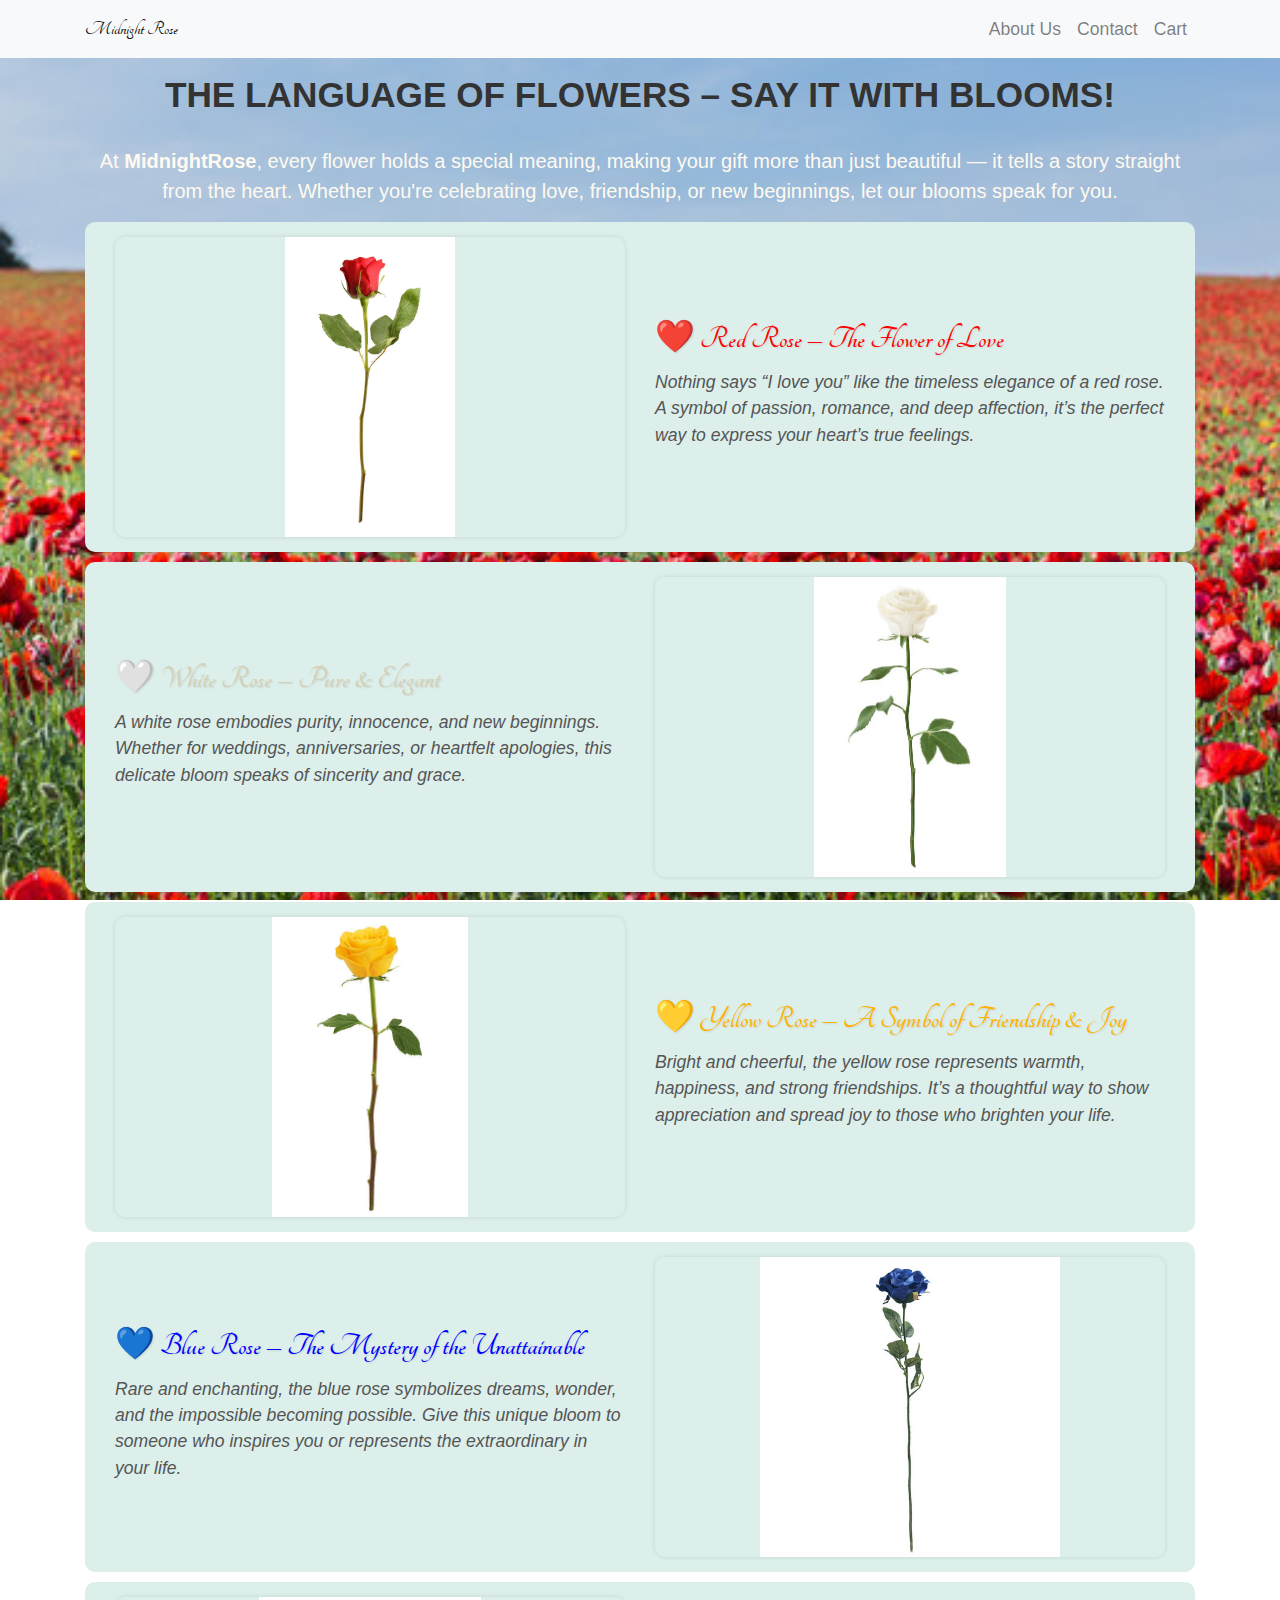
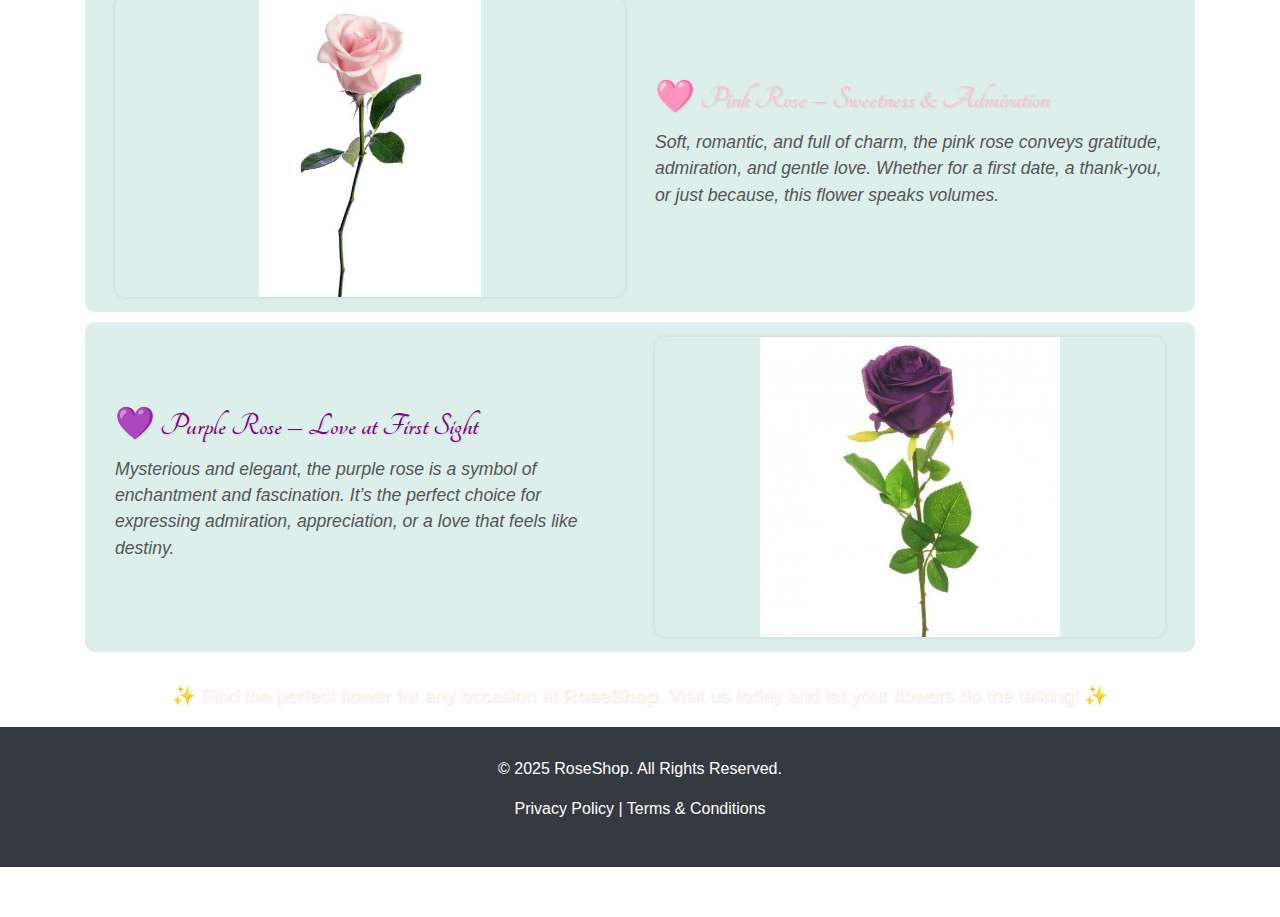
==== index.html @ 949eb45a "Add files via upload" ====
<!DOCTYPE html>
<html lang="en">

<head>
    <meta charset="UTF-8">
    <meta name="viewport" content="width=device-width, initial-scale=1.0">
    <title>MidnightRose</title>
    <!-- Link to External CSS File -->
    <link rel="stylesheet" href="index.css">
    <!-- Bootstrap CSS -->
    <link href="https://stackpath.bootstrapcdn.com/bootstrap/4.5.2/css/bootstrap.min.css" rel="stylesheet">
    <link rel="preconnect" href="https://fonts.googleapis.com">
    <link rel="preconnect" href="https://fonts.gstatic.com" crossorigin>
    <link href="https://fonts.googleapis.com/css2?family=Tangerine:wght@400;700&display=swap" rel="stylesheet">      
</head>

<body>
    <div class="bg">
        <!-- Navigation Bar -->
        <nav class="navbar navbar-expand-lg navbar-light bg-light fixed-top">
            <div class="container">
                <a class="navbar-brand" href="index.html">Midnight Rose</a>
                <button class="navbar-toggler" type="button" data-toggle="collapse" data-target="#navbarNav"
                    aria-controls="navbarNav" aria-expanded="false" aria-label="Toggle navigation">
                    <span class="navbar-toggler-icon"></span>
                </button>
                <div class="collapse navbar-collapse" id="navbarNav">
                    <ul class="navbar-nav ml-auto">
                        <li class="nav-item">
                            <a class="nav-link" href="about.html">About Us</a>
                        </li>
                        <li class="nav-item">
                            <a class="nav-link" href="contact.html">Contact</a>
                        </li>
                        <li class="nav-item">
                            <a class="nav-link" href="cart.html">Cart</a>
                        </li>
                    </ul>
                </div>
            </div>
        </nav>

        <!-- Flower Language Content -->
        <div class="container">
            <br>
            <h2 class="section-title text-center">The Language of Flowers – Say It with Blooms!</h2>
            <p class="flower-intro text-center" style="color: #fffaf0; font-size: 20px;">
                At <strong>MidnightRose</strong>, every flower holds a special meaning, making your gift more than just beautiful — it tells a story straight from the heart.  
                Whether you're celebrating love, friendship, or new beginnings, let our blooms speak for you.
            </p>

            <div class="container">
                <!-- Red Rose -->
                 <a href="redrose.html">
                    <div class="row flower-item">
                        <div class="col-md-6">
                            <img src="img/red rose.jpg" alt="Red Rose" class="flower-img">
                        </div>
                        <div class="col-md-6 flower-text">
                            <h4 class="flower-name red-text">❤️ Red Rose – The Flower of Love </h4>
                            <p class="flower-meaning">Nothing says “I love you” like the timeless elegance of a red rose. A symbol of passion, romance, and deep affection, it’s the perfect way to express your heart’s true feelings.</p>
                        </div>
                    </div>
                </a>
                <!-- White Rose -->
                 <a href="whiterose.html">
                    <div class="row flower-item flex-row-reverse">
                        <div class="col-md-6">
                            <img src="img/white rose.jpg" alt="White Rose" class="flower-img">
                        </div>
                        <div class="col-md-6 flower-text">
                            <h4 class="flower-name white-text">🤍 White Rose – Pure & Elegant</h4>
                            <p class="flower-meaning">A white rose embodies purity, innocence, and new beginnings. Whether for weddings, anniversaries, or heartfelt apologies, this delicate bloom speaks of sincerity and grace.</p>
                        </div>
                    </div>
                </a>
                <!-- Yellow Rose -->
                 <a href="yellowrose.html">
                    <div class="row flower-item">
                        <div class="col-md-6">
                            <img src="img/yellow rose.jpg" alt="Yellow Rose" class="flower-img">
                        </div>
                        <div class="col-md-6 flower-text">
                            <h4 class="flower-name yellow-text">💛 Yellow Rose – A Symbol of Friendship & Joy</h4>
                            <p class="flower-meaning">Bright and cheerful, the yellow rose represents warmth, happiness, and strong friendships. It’s a thoughtful way to show appreciation and spread joy to those who brighten your life.</p>
                        </div>
                    </div>
                </a>
                <!-- Blue Rose -->
                 <a href="bluerose.html">
                    <div class="row flower-item flex-row-reverse">
                        <div class="col-md-6">
                            <img src="img/blue rose.jpg" alt="Blue Rose" class="flower-img">
                        </div>
                        <div class="col-md-6 flower-text">
                            <h4 class="flower-name blue-text">💙 Blue Rose – The Mystery of the Unattainable</h4>
                            <p class="flower-meaning">Rare and enchanting, the blue rose symbolizes dreams, wonder, and the impossible becoming possible. Give this unique bloom to someone who inspires you or represents the extraordinary in your life.</p>
                        </div>
                    </div>
                </a>    
                <!-- Pink Rose -->
                 <a href="pinkrose.html">
                    <div class="row flower-item">
                        <div class="col-md-6">
                            <img src="img/pink rose.jpg" alt="Pink Rose" class="flower-img">
                        </div>
                        <div class="col-md-6 flower-text">
                            <h4 class="flower-name pink-text">🩷 Pink Rose – Sweetness & Admiration</h4>
                            <p class="flower-meaning">Soft, romantic, and full of charm, the pink rose conveys gratitude, admiration, and gentle love. Whether for a first date, a thank-you, or just because, this flower speaks volumes.</p>
                        </div>
                    </div>
                </a>

                <!-- Purple Rose -->
                 <a href="purplerose.html">
                    <div class="row flower-item flex-row-reverse">
                        <div class="col-md-6">
                            <img src="img/purple rose.jpg" alt="Purple Rose" class="flower-img">
                        </div>
                        <div class="col-md-6 flower-text">
                            <h4 class="flower-name purple-text">💜 Purple Rose – Love at First Sight</h4>
                            <p class="flower-meaning">Mysterious and elegant, the purple rose is a symbol of enchantment and fascination. It’s the perfect choice for expressing admiration, appreciation, or a love that feels like destiny.</p>
                        </div>
                    </div>
                </a>

              
            <p class="text-center visit-store">✨ Find the perfect flower for any occasion at <strong>RoseShop</strong>. Visit us today and let your flowers do the talking! ✨</p>
        </div>
    </div>

    <!-- Footer -->
<div class="bottom text-center">
    <p>&copy; 2025 RoseShop. All Rights Reserved.</p>
    <p>
        <a href="#">Privacy Policy</a> | <a href="#">Terms & Conditions</a>
    </p>
</div>

    <!-- Bootstrap JS and dependencies -->
    <script src="https://code.jquery.com/jquery-3.6.0.min.js"></script>
    <script src="https://cdn.jsdelivr.net/npm/@popperjs/core@2.5.2/dist/umd/popper.min.js"></script>
    <script src="https://stackpath.bootstrapcdn.com/bootstrap/4.5.2/js/bootstrap.min.js"></script>

</body>

</html>
---- index.css ----
/* General body styling */
body {
    font-family: Arial, sans-serif;
    margin: 0;
    padding: 0; 
}

.bg {
    background-image: url(img/storebg.jpg);
    background-size: cover;
    background-position: center;
    background-attachment: fixed;
    min-height: 100vh; /* Ensures background covers full viewport height */
    padding: 50px 0; /* Adds space so text is not hidden */
    position: relative;
}

/* Navbar Styling */
.navbar-dark.bg-dark {
    background-color: #b52d6e; 
    padding: 12px 0;
}

.navbar-brand 
{
    font-weight: bold;
    font-family: "Tangerine", serif;
}

.navbar-nav .nav-link 
{
    font-size: 1.1rem;
    color: #fff;
    transition: color 0.3s ease-in-out;
}

.navbar-nav .nav-link:hover 
{
    color: blue !important; /* Elegant light orange hover effect */
}

/* Highlight active page */
.navbar-nav .nav-link.active 
{
    font-weight: bold;
    text-decoration: underline;
    color: #f8c291 ;
}

/* Background for Flower Language Section */
.flower-language 
{
    position: relative;
    padding: 80px 20px;
    color: white; /* Ensures text is readable */
    text-align: center;
}

.section-title {
    font-size: 2.2rem;
    font-weight: bold;
    margin-bottom: 30px;
    color: #333;
    text-transform: uppercase;
}

/* Flower Item Styling */
.flower-item {
    display: flex;
    align-items: center;
    justify-content: center;
    background: #dcefeb;
    padding: 15px;
    border-radius: 10px;
    transition: transform 0.3s ease-in-out, box-shadow 0.3s ease-in-out;
    margin-bottom: 10px;
}

/* Alternating layout */
.flex-row-reverse {
    flex-direction: row-reverse;
}

/* Hover Effect */
.flower-item:hover {
    transform: scale(1.02);
}

/* Flower Images */
.flower-img {
    width: 100%;
    max-height: 300px;
    height: auto; 
    border-radius: 10px;
    object-fit: contain;
    box-shadow: 0 0 5px rgba(0, 0, 0, 0.1);
}

/* Flower Text Styling */
.flower-text {
    padding: 15px;
}

/* Flower Name Styling */
.flower-name {
    font-size: 1.6rem;
    font-weight: bold;
    margin-top: 10px;
    text-shadow: 1px 1px 2px rgba(0, 0, 0, 0.1);
}

/* Specific Color Styling */
h4.flower-name {
    font-size: 32px;
}

.red-text { color: red; }
.white-text { color: #D6CFB4; }
.yellow-text { color: #FFB200; }
.blue-text { color: blue; }
.pink-text { color: pink; }
.purple-text { color: purple; }

.flower-name, .red-text, .white-text, .yellow-text, .blue-text, .pink-text, .purple-text {
    font-family: "Tangerine", serif;
    font-weight: 700;
    font-style: normal;
}

/* Flower Meaning Styling */
.flower-meaning {
    font-size: 1.1rem;
    margin-top: 10px;
    color: #555;
    font-style: italic;
}

/* CTA Button Styling */
.explore-btn {
    font-size: 1.3rem;
    font-weight: bold;
    padding: 12px 24px;
    border-radius: 30px;
    background-color: #d63384; /* Elegant rose pink */
    color: white !important;
    text-decoration: none;
    transition: all 0.3s ease-in-out;
    box-shadow: 0 4px 8px rgba(0, 0, 0, 0.2);
}

.explore-btn:hover {
    background-color: #ff007b;
    box-shadow: 0 6px 12px rgba(0, 0, 0, 0.25);
    transform: translateY(-2px);
}

/* Call-to-Action Text */
.visit-store {
    font-size: 1.2rem;
    margin-top: 30px;
    color: #fffaf0;
    text-shadow: 1px 1px 2px rgba(0, 0, 0, 0.1);
}

/* Bottom Section */
.bottom {
    background-color: #343a40;
    color: white;
    padding: 30px 0;
}

.bottom a {
    color: white;
    text-decoration: none;
}

.bottom a:hover {
    text-decoration: underline;
}

/* Responsive Design */
@media (max-width: 991px) {
    .section-title { font-size: 2rem; }
    .flower-name { font-size: 1.4rem; }
    .flower-meaning { font-size: 1rem; }
}

@media (max-width: 767px) {
    .flower-language { padding: 30px 0; }

    .flower-item {
        flex-direction: column !important;
        text-align: center;
        padding: 15px;
    }

    .flower-img { height: 200px; }
    .flower-name { font-size: 1.3rem; }
    .flower-meaning { font-size: 1rem; }
    .visit-store { font-size: 1rem; }
}
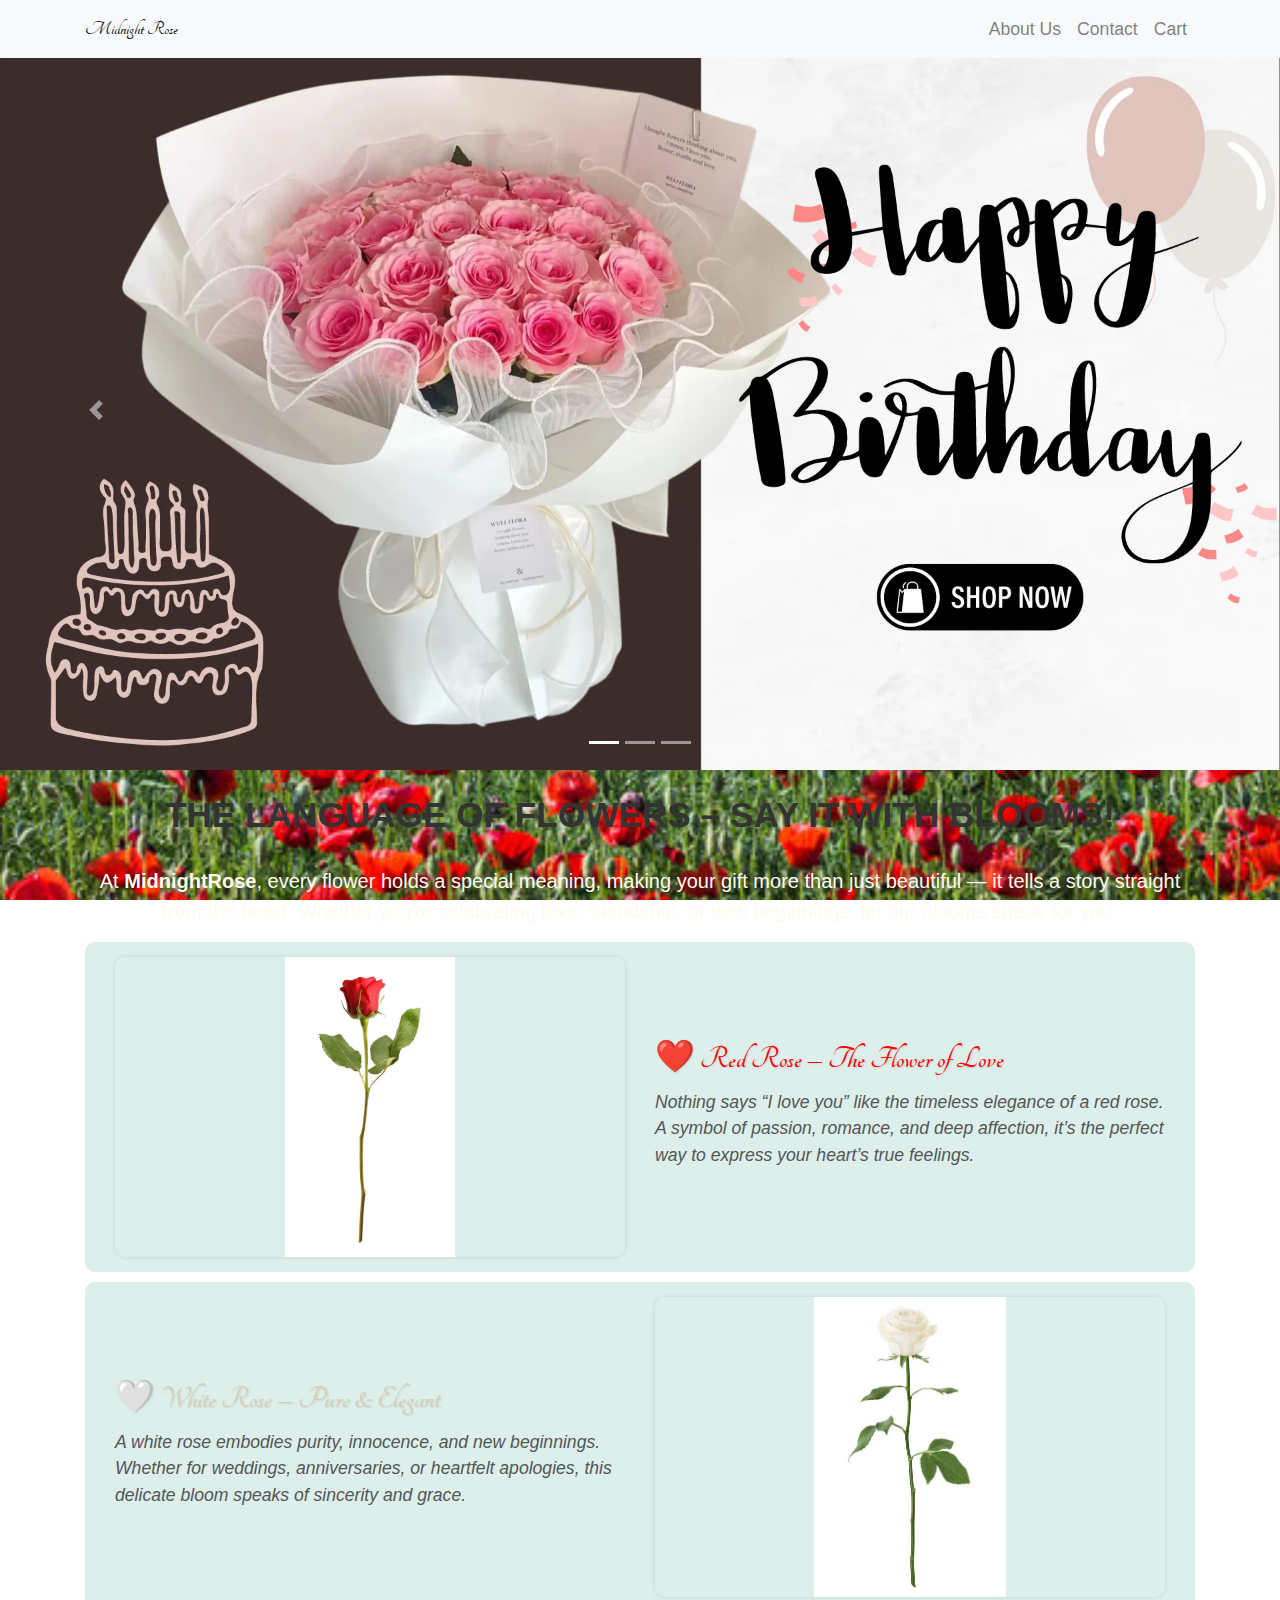
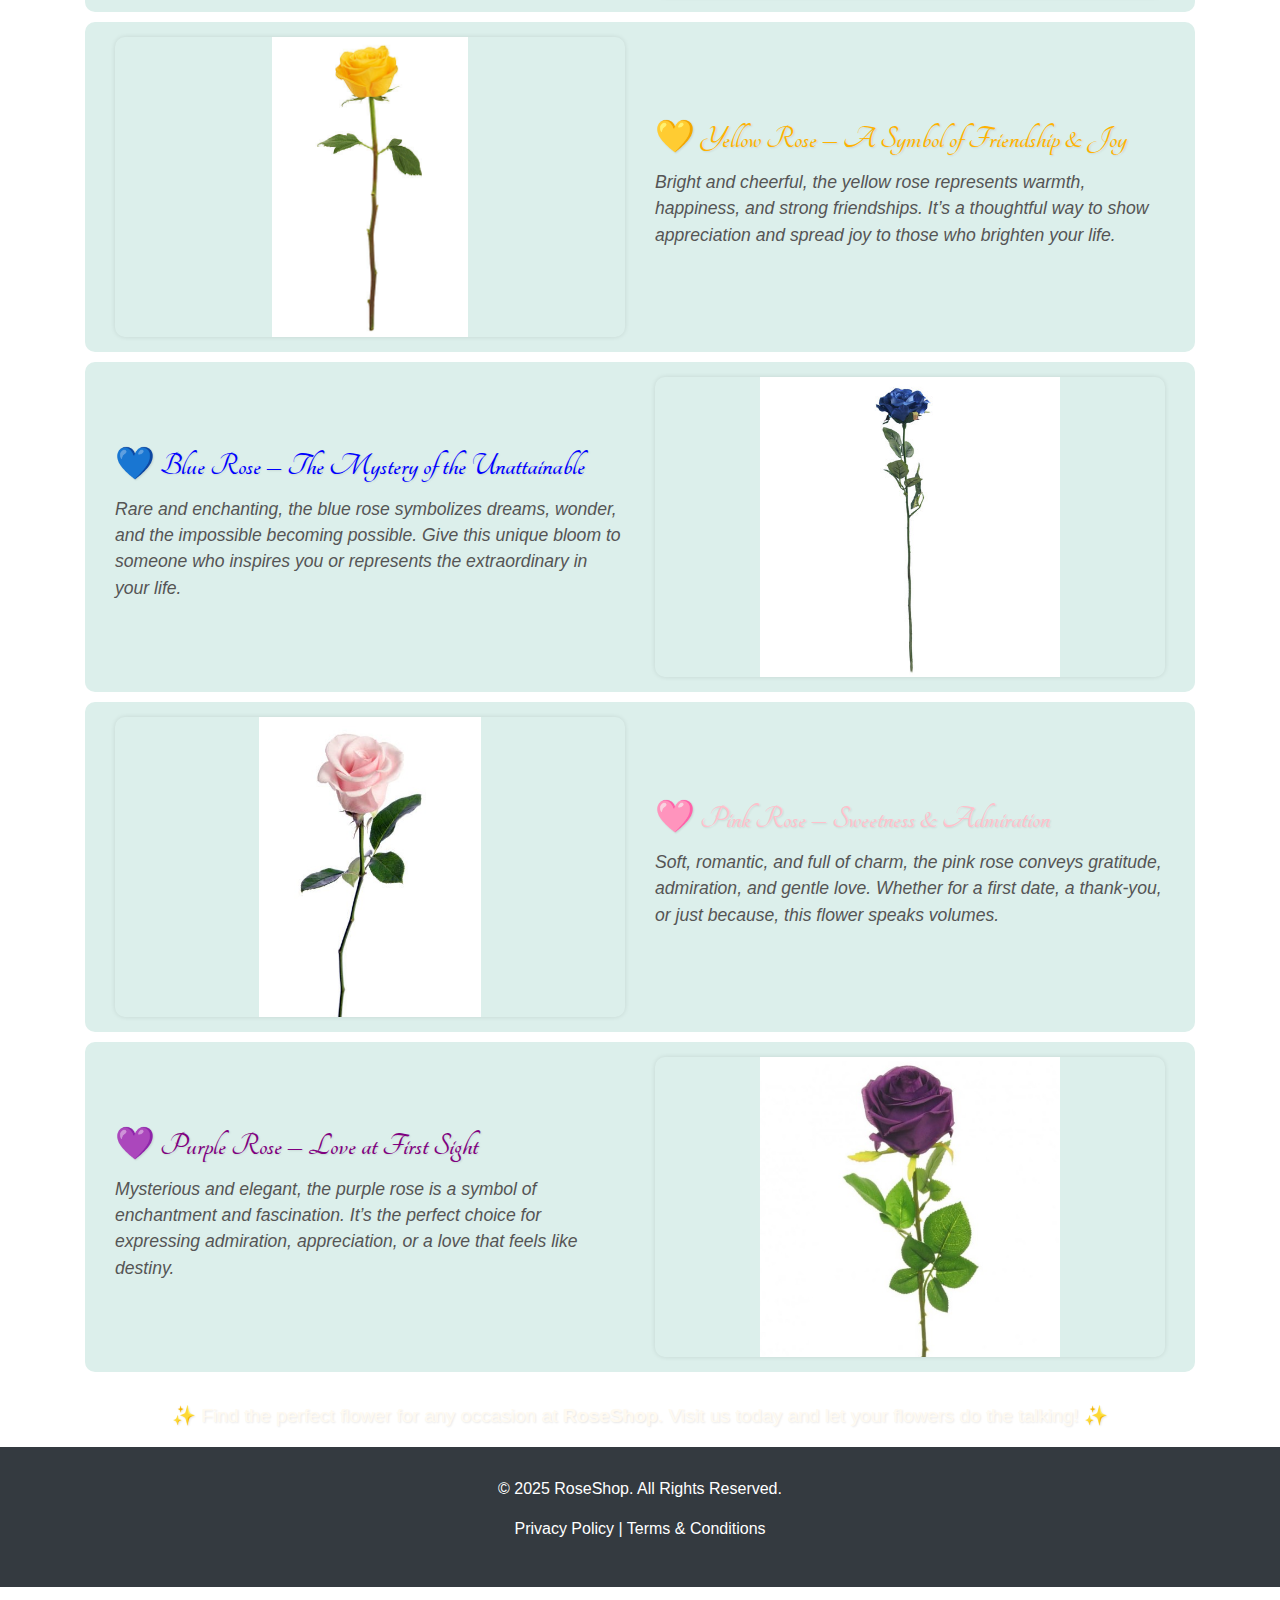
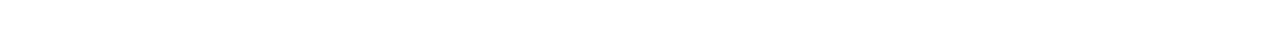
==== commit bc865b45: "Update index.html" ====
--- a/index.html
+++ b/index.html
@@ -39,7 +39,33 @@
                 </div>
             </div>
         </nav>
-
+<div id="carouselExampleIndicators" class="carousel slide" data-ride="carousel">
+            <ol class="carousel-indicators">
+              <li data-target="#carouselExampleIndicators" data-slide-to="0" class="active"></li>
+              <li data-target="#carouselExampleIndicators" data-slide-to="1"></li>
+              <li data-target="#carouselExampleIndicators" data-slide-to="2"></li>
+            </ol>
+            <div class="carousel-inner">
+              <div class="carousel-item active">
+                <img class="d-block w-100" src="img/shop now hb.jpg " alt="First slide">
+              </div>
+              <div class="carousel-item">
+                <img class="d-block w-100" src="img/shop now education.jpg" alt="Second slide">
+              </div>
+              <div class="carousel-item">
+                <img class="d-block w-100" src="img/red rose shop now.jpg" alt="Third slide">
+              </div>
+            </div>
+            <a class="carousel-control-prev" href="#carouselExampleIndicators" role="button" data-slide="prev">
+              <span class="carousel-control-prev-icon" aria-hidden="true"></span>
+              <span class="sr-only">Previous</span>
+            </a>
+            <a class="carousel-control-next" href="#carouselExampleIndicators" role="button" data-slide="next">
+              <span class="carousel-control-next-icon" aria-hidden="true"></span>
+              <span class="sr-only">Next</span>
+            </a>
+          </div>
+        
         <!-- Flower Language Content -->
         <div class="container">
             <br>
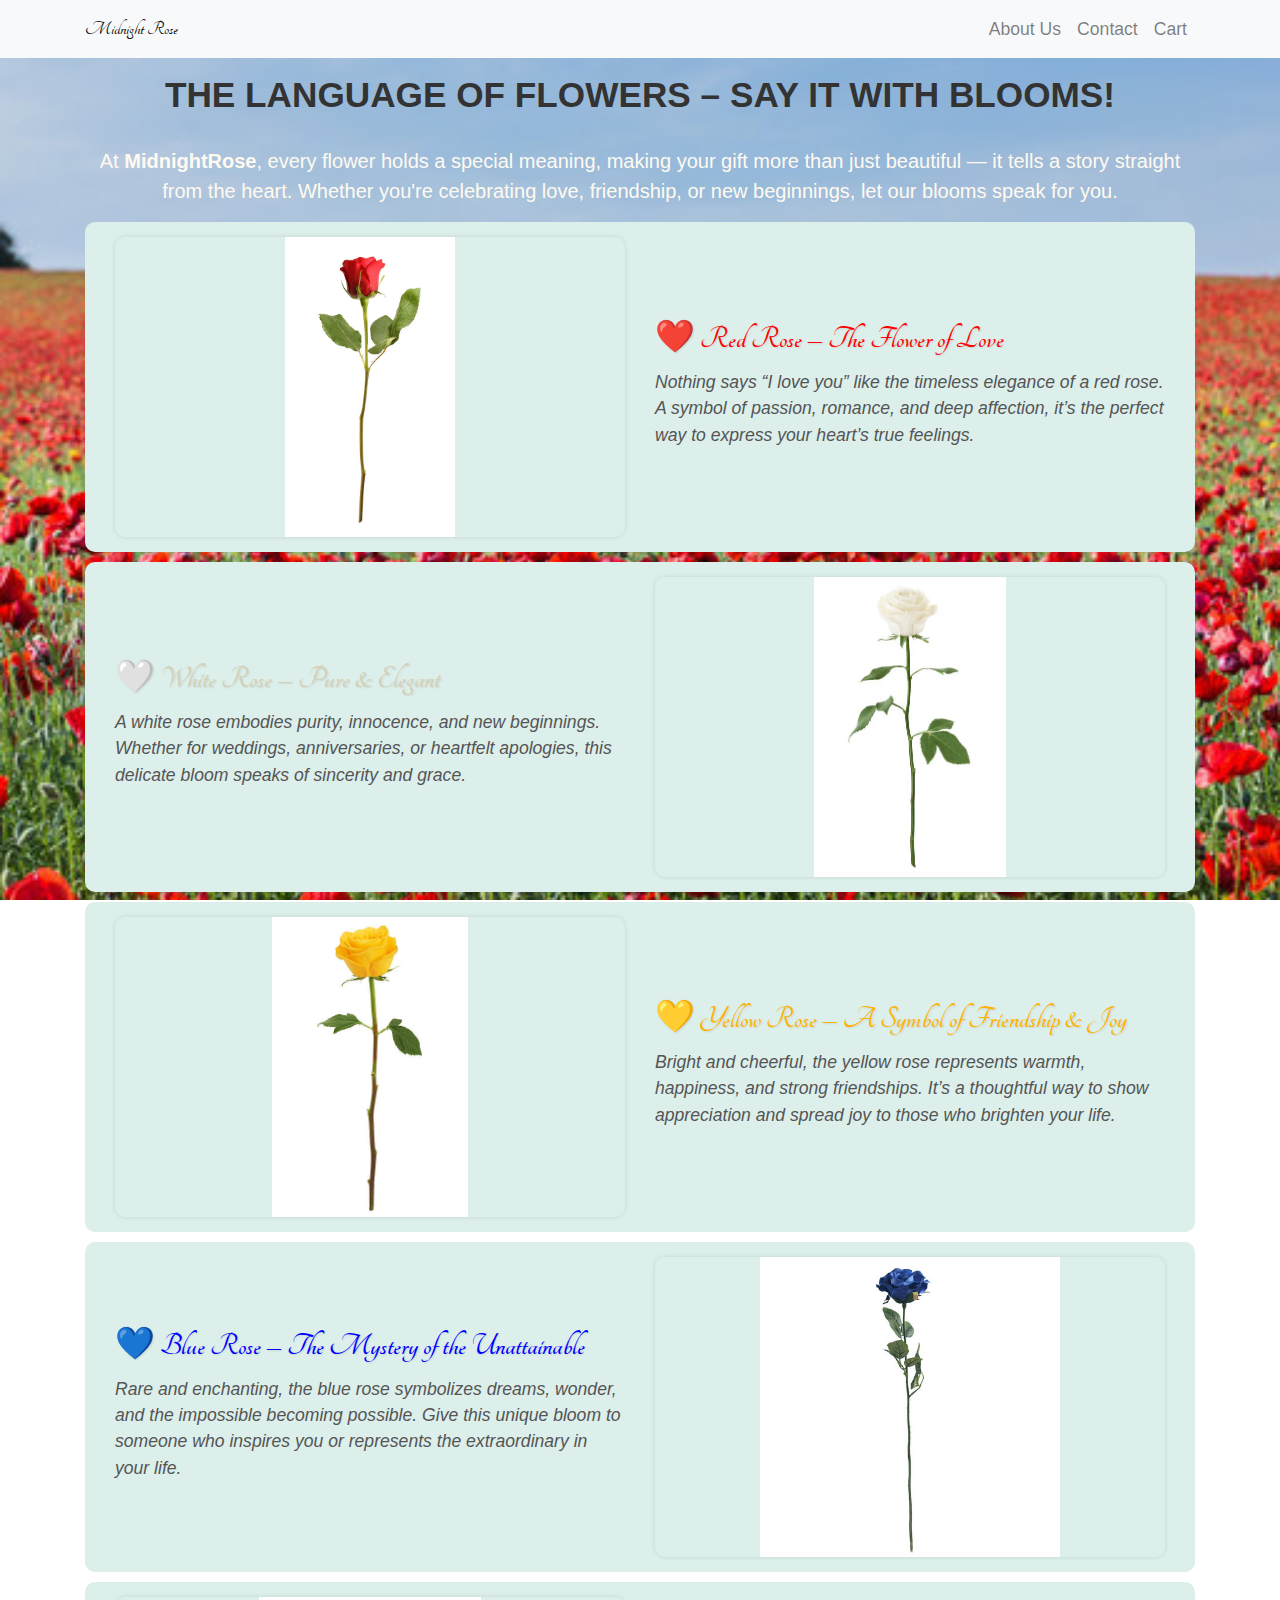
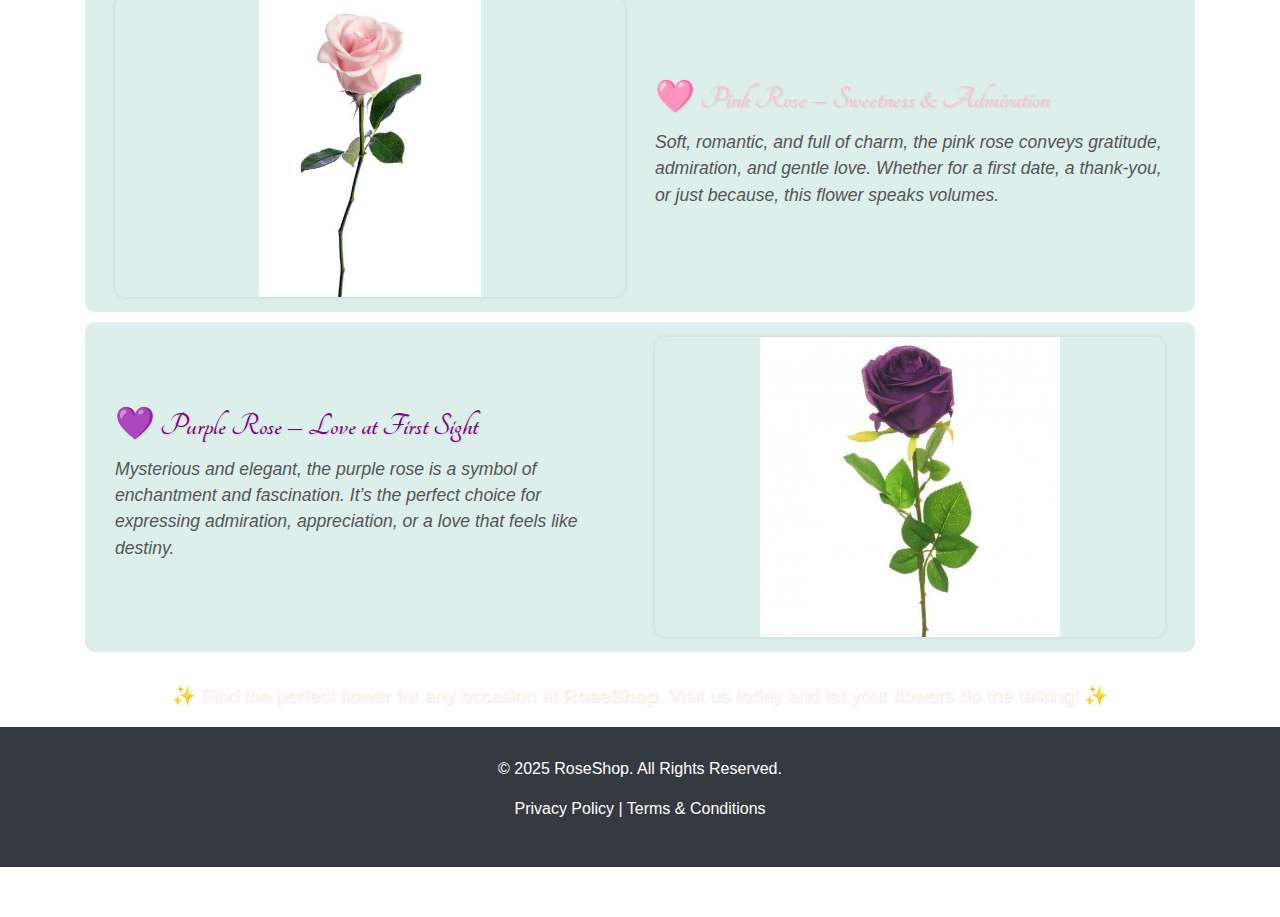
==== commit a57ab14a: "Add files via upload" ====
--- a/index.html
+++ b/index.html
@@ -39,33 +39,7 @@
                 </div>
             </div>
         </nav>
-<div id="carouselExampleIndicators" class="carousel slide" data-ride="carousel">
-            <ol class="carousel-indicators">
-              <li data-target="#carouselExampleIndicators" data-slide-to="0" class="active"></li>
-              <li data-target="#carouselExampleIndicators" data-slide-to="1"></li>
-              <li data-target="#carouselExampleIndicators" data-slide-to="2"></li>
-            </ol>
-            <div class="carousel-inner">
-              <div class="carousel-item active">
-                <img class="d-block w-100" src="img/shop now hb.jpg " alt="First slide">
-              </div>
-              <div class="carousel-item">
-                <img class="d-block w-100" src="img/shop now education.jpg" alt="Second slide">
-              </div>
-              <div class="carousel-item">
-                <img class="d-block w-100" src="img/red rose shop now.jpg" alt="Third slide">
-              </div>
-            </div>
-            <a class="carousel-control-prev" href="#carouselExampleIndicators" role="button" data-slide="prev">
-              <span class="carousel-control-prev-icon" aria-hidden="true"></span>
-              <span class="sr-only">Previous</span>
-            </a>
-            <a class="carousel-control-next" href="#carouselExampleIndicators" role="button" data-slide="next">
-              <span class="carousel-control-next-icon" aria-hidden="true"></span>
-              <span class="sr-only">Next</span>
-            </a>
-          </div>
-        
+
         <!-- Flower Language Content -->
         <div class="container">
             <br>
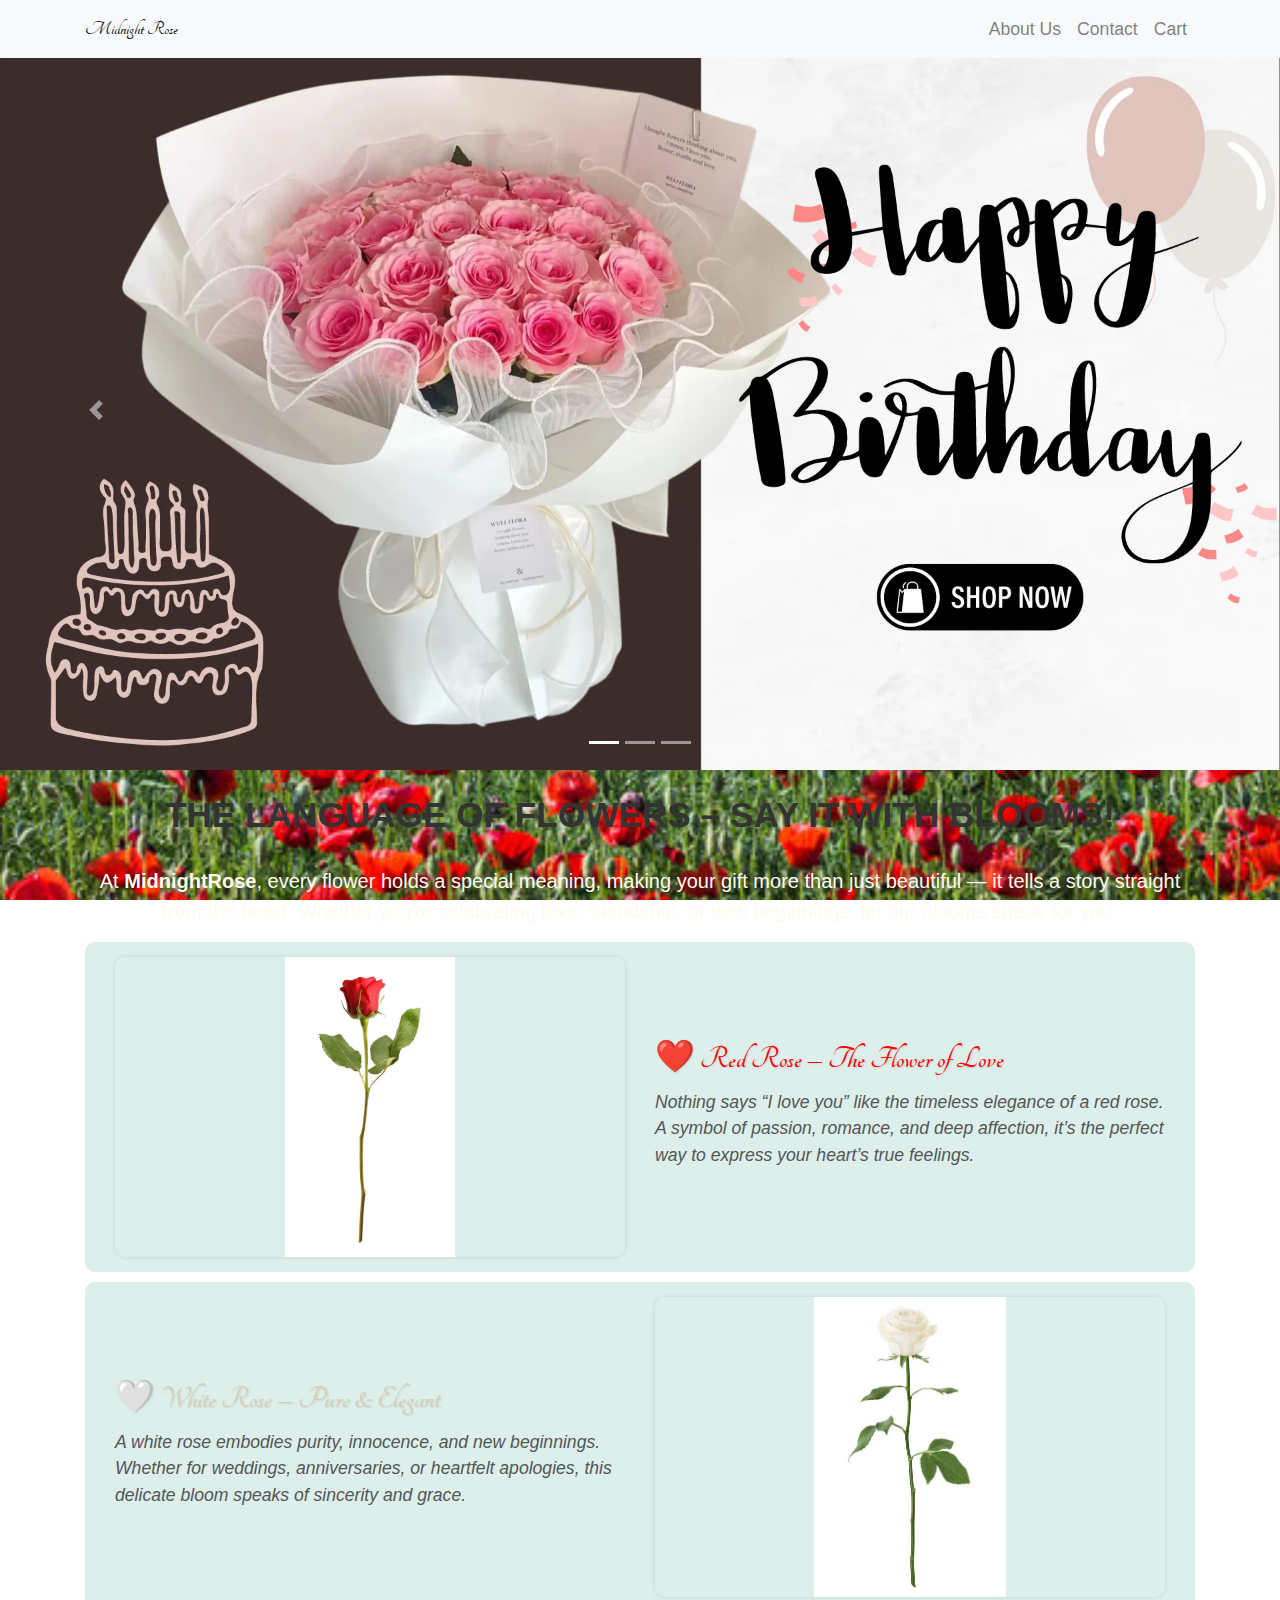
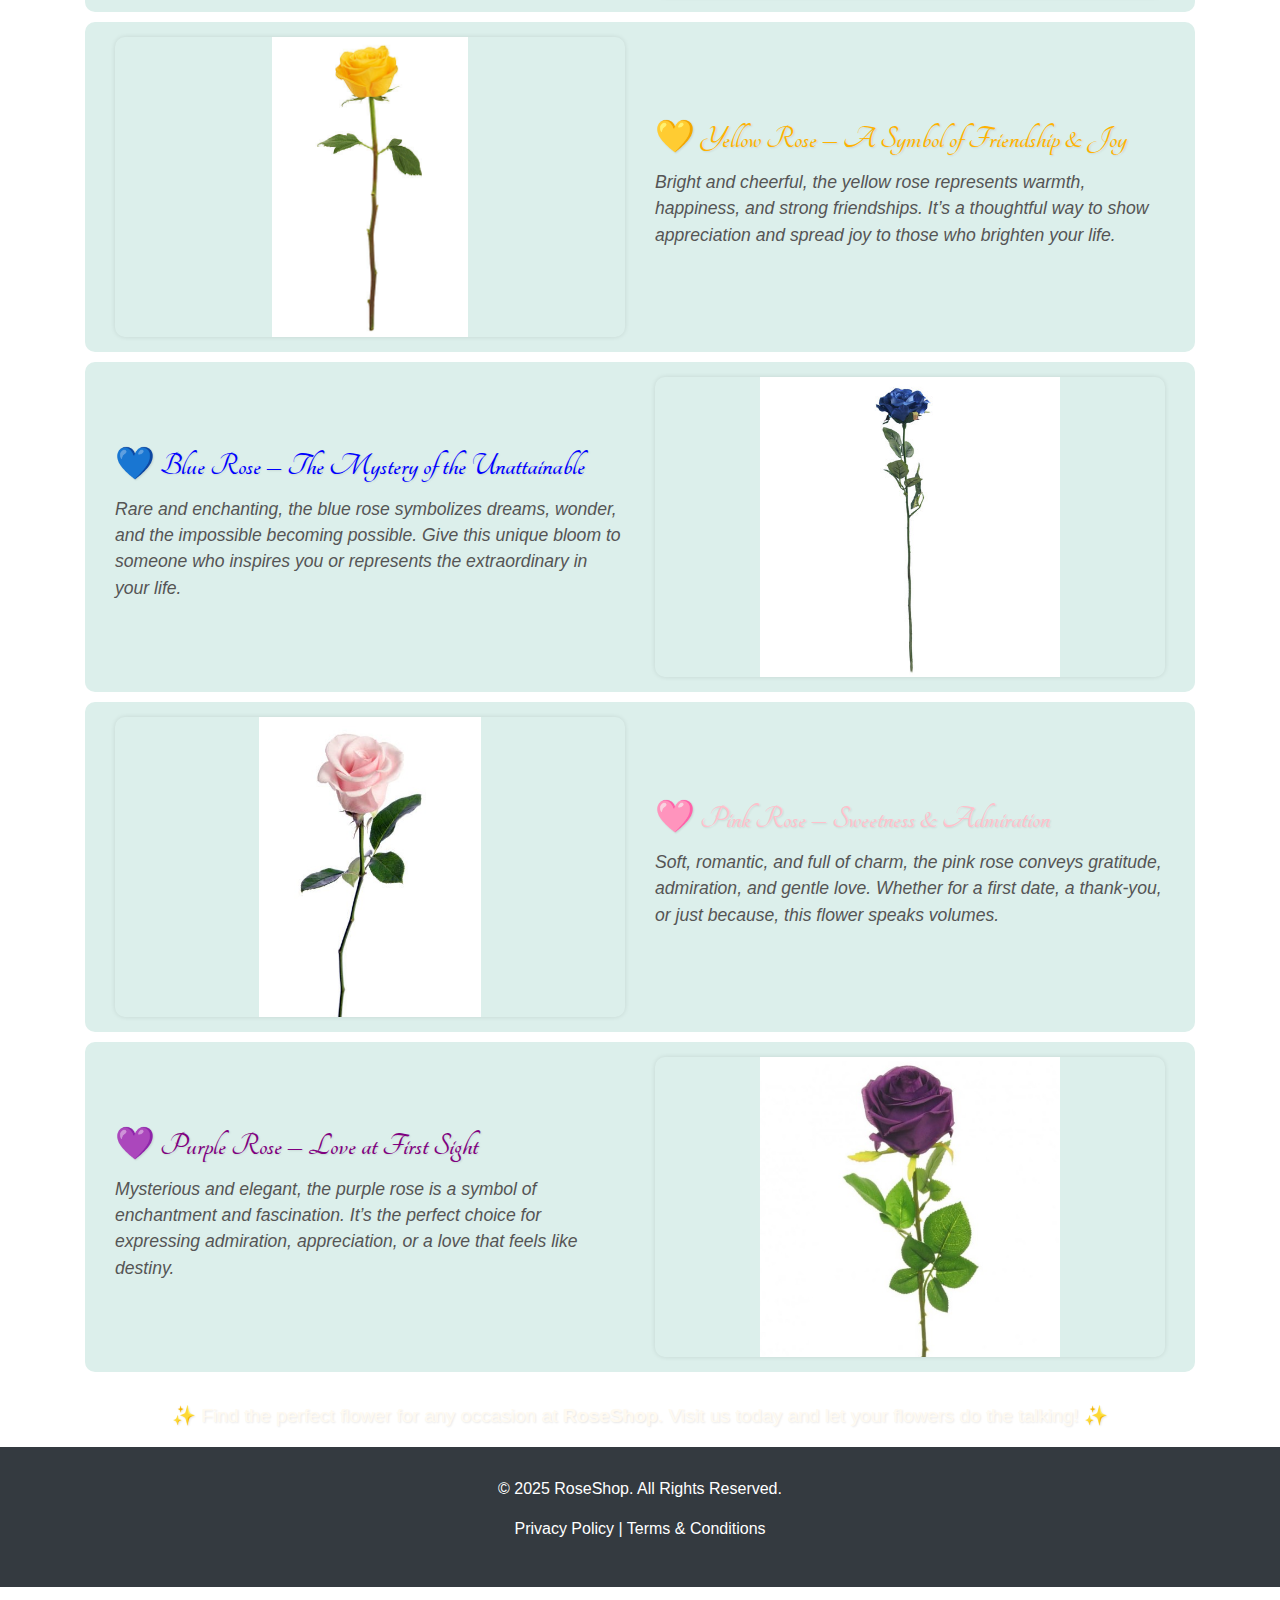
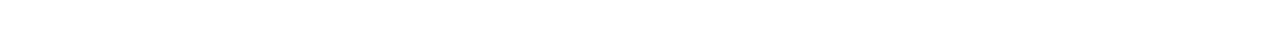
==== commit f3beae01: "Add files via upload" ====
--- a/index.html
+++ b/index.html
@@ -40,6 +40,34 @@
             </div>
         </nav>
 
+        <div id="carouselExampleIndicators" class="carousel slide" data-ride="carousel">
+            <ol class="carousel-indicators">
+              <li data-target="#carouselExampleIndicators" data-slide-to="0" class="active"></li>
+              <li data-target="#carouselExampleIndicators" data-slide-to="1"></li>
+              <li data-target="#carouselExampleIndicators" data-slide-to="2"></li>
+            </ol>
+            <div class="carousel-inner">
+              <div class="carousel-item active">
+                <img class="d-block w-100" src="img/shop now hb.jpg " alt="First slide">
+              </div>
+              <div class="carousel-item">
+                <img class="d-block w-100" src="img/shop now education.jpg" alt="Second slide">
+              </div>
+              <div class="carousel-item">
+                <img class="d-block w-100" src="img/red rose shop now.jpg" alt="Third slide">
+              </div>
+            </div>
+            <a class="carousel-control-prev" href="#carouselExampleIndicators" role="button" data-slide="prev">
+              <span class="carousel-control-prev-icon" aria-hidden="true"></span>
+              <span class="sr-only">Previous</span>
+            </a>
+            <a class="carousel-control-next" href="#carouselExampleIndicators" role="button" data-slide="next">
+              <span class="carousel-control-next-icon" aria-hidden="true"></span>
+              <span class="sr-only">Next</span>
+            </a>
+          </div>
+
+          
         <!-- Flower Language Content -->
         <div class="container">
             <br>
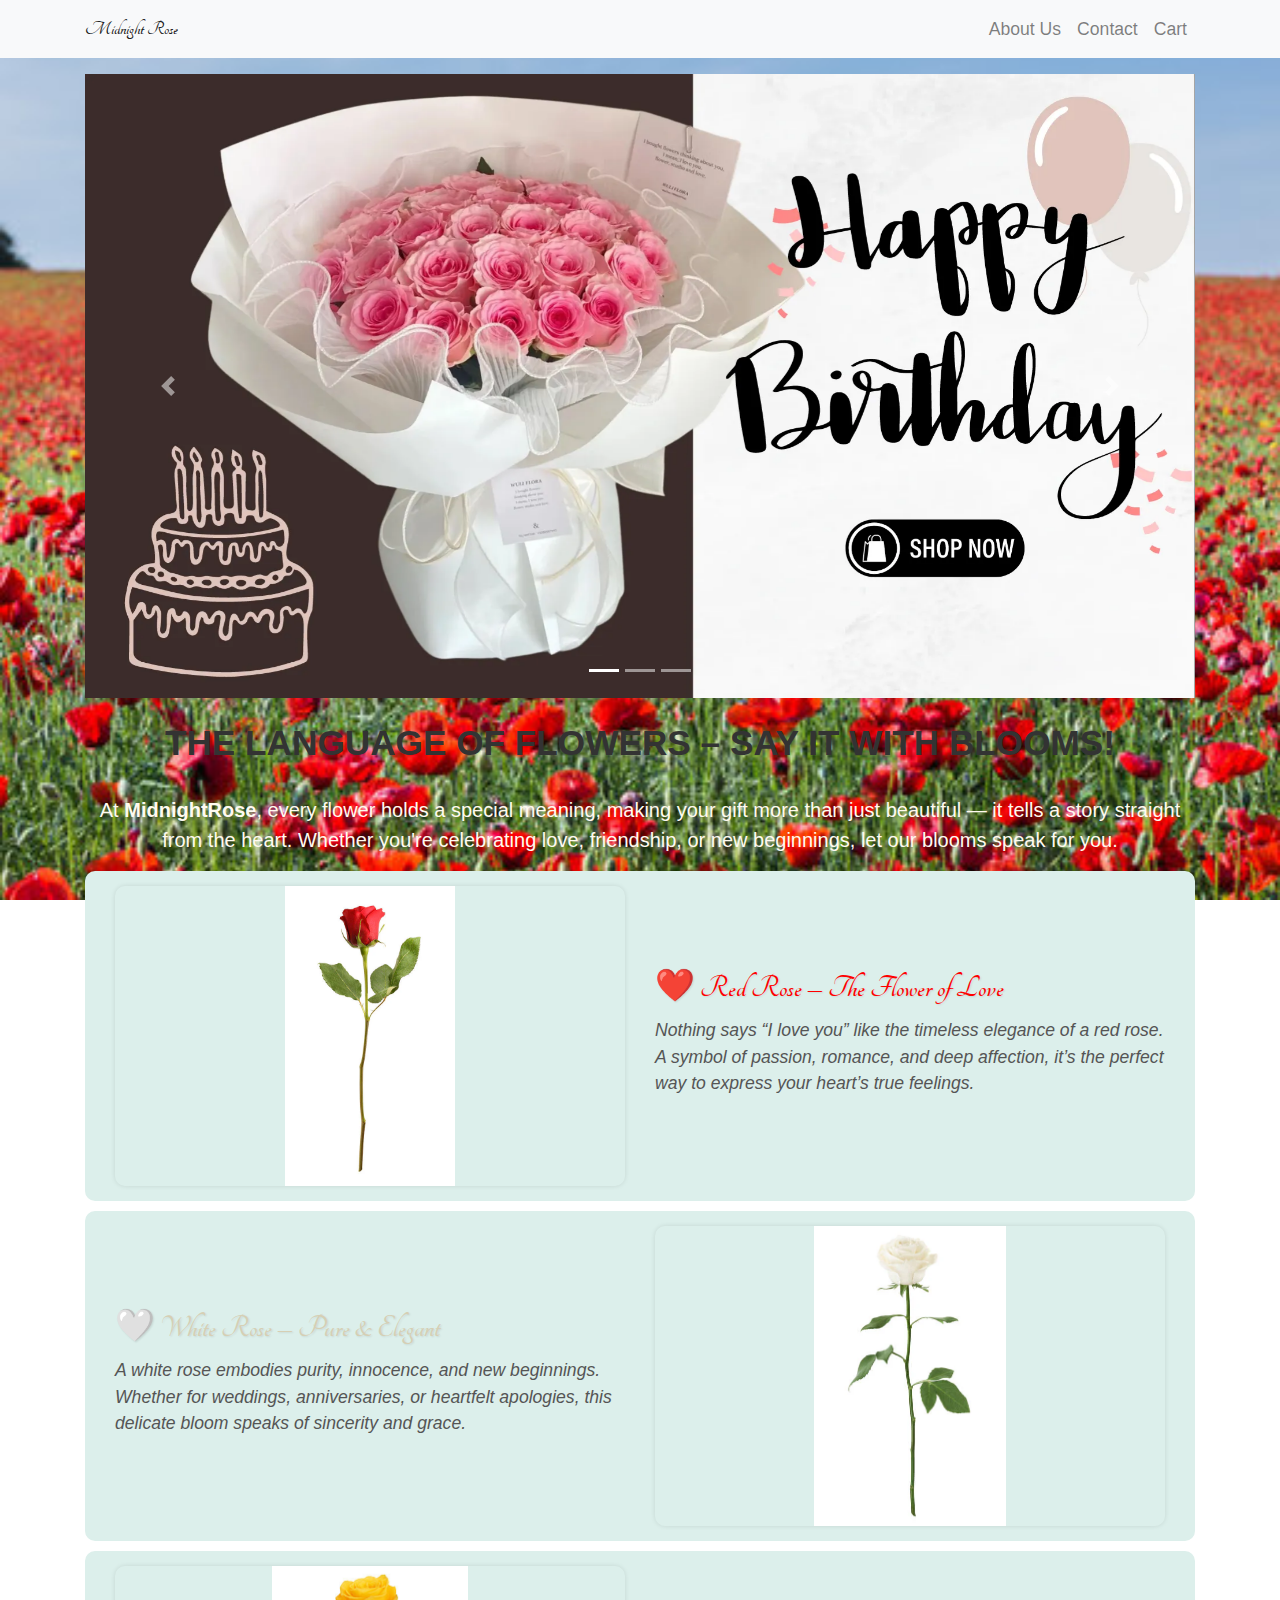
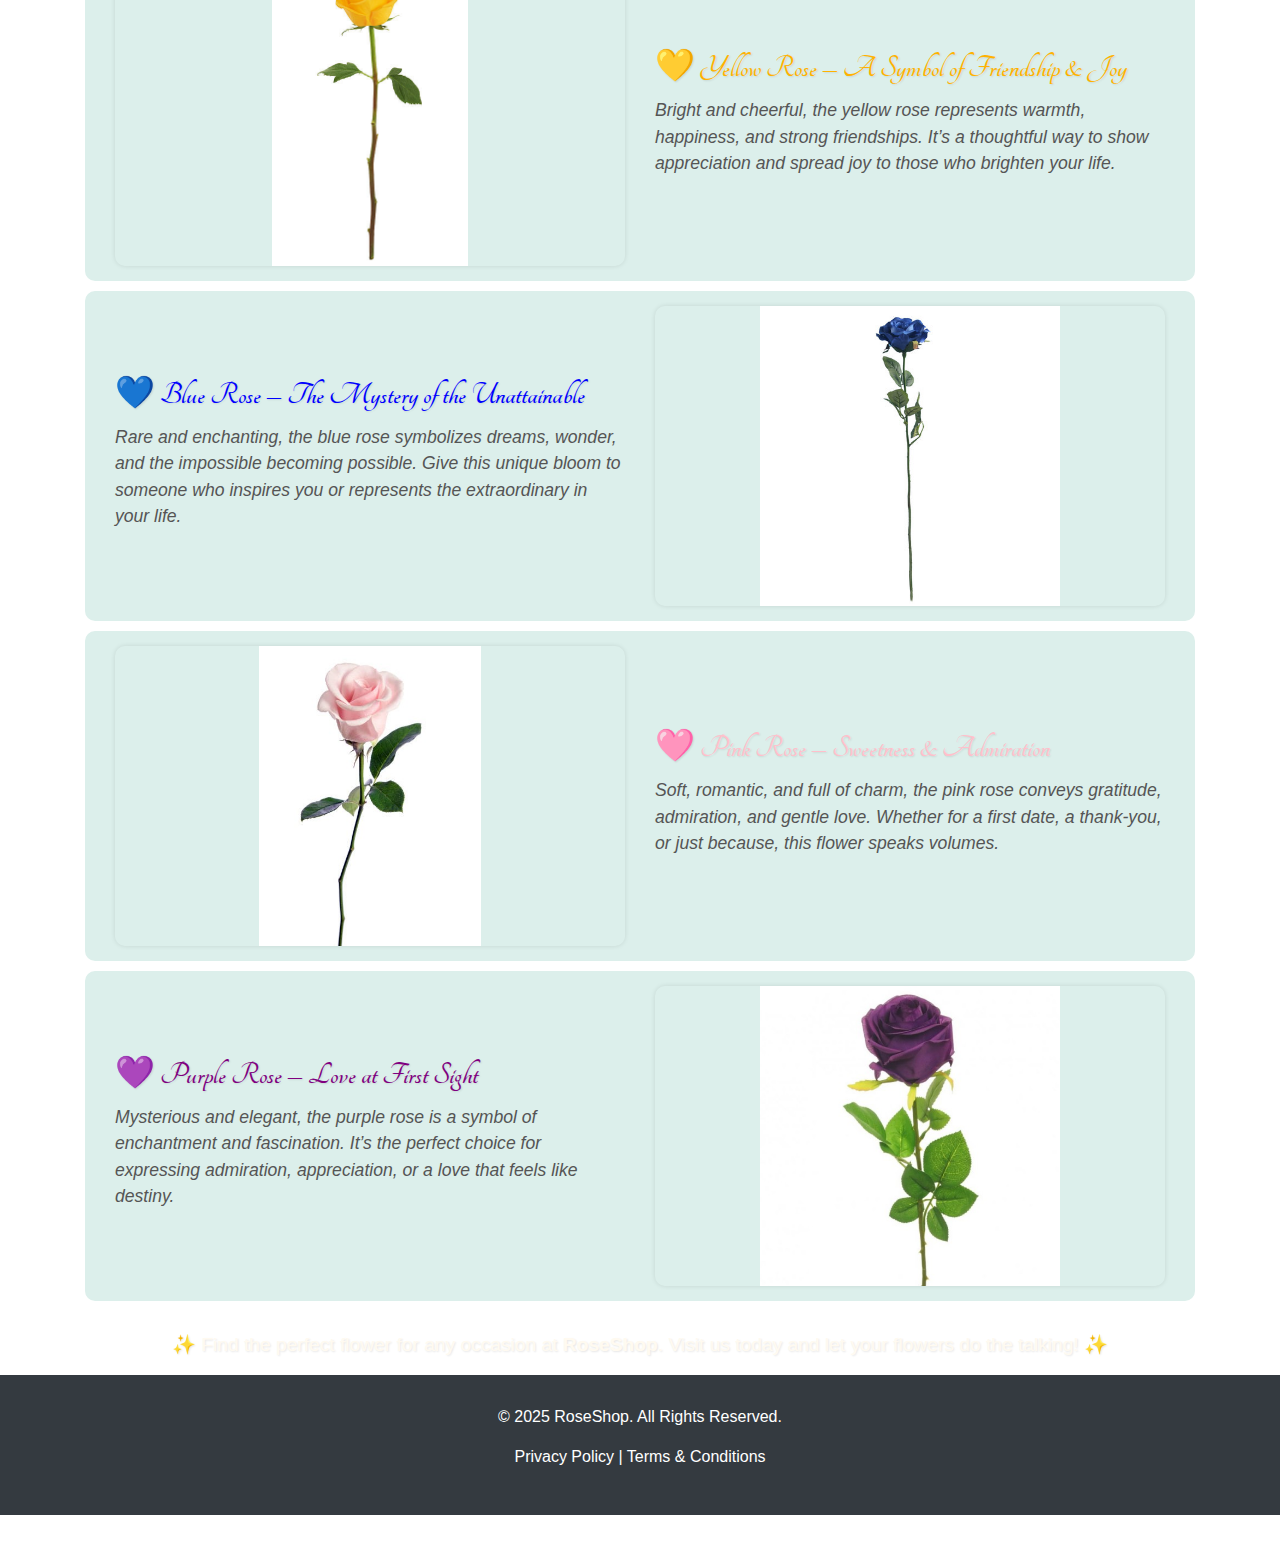
==== commit 48cdb2e6: "Add files via upload" ====
--- a/index.html
+++ b/index.html
@@ -40,32 +40,37 @@
             </div>
         </nav>
 
-        <div id="carouselExampleIndicators" class="carousel slide" data-ride="carousel">
-            <ol class="carousel-indicators">
-              <li data-target="#carouselExampleIndicators" data-slide-to="0" class="active"></li>
-              <li data-target="#carouselExampleIndicators" data-slide-to="1"></li>
-              <li data-target="#carouselExampleIndicators" data-slide-to="2"></li>
-            </ol>
-            <div class="carousel-inner">
-              <div class="carousel-item active">
-                <img class="d-block w-100" src="img/shop now hb.jpg " alt="First slide">
-              </div>
-              <div class="carousel-item">
-                <img class="d-block w-100" src="img/shop now education.jpg" alt="Second slide">
-              </div>
-              <div class="carousel-item">
-                <img class="d-block w-100" src="img/red rose shop now.jpg" alt="Third slide">
-              </div>
+        <div class="container mt-4">
+            <div class="carousel-wrapper">
+                <div id="carouselExampleIndicators" class="carousel slide" data-ride="carousel">
+                    <ol class="carousel-indicators">
+                        <li data-target="#carouselExampleIndicators" data-slide-to="0" class="active"></li>
+                        <li data-target="#carouselExampleIndicators" data-slide-to="1"></li>
+                        <li data-target="#carouselExampleIndicators" data-slide-to="2"></li>
+                    </ol>
+                    <div class="carousel-inner">
+                        <div class="carousel-item active">
+                            <img class="d-block w-100" src="img/shop now hb.jpg" alt="First slide">
+                        </div>
+                        <div class="carousel-item">
+                            <img class="d-block w-100" src="img/shop now education.jpg" alt="Second slide">
+                        </div>
+                        <div class="carousel-item">
+                            <img class="d-block w-100" src="img/red rose shop now.jpg" alt="Third slide">
+                        </div>
+                    </div>
+                    <a class="carousel-control-prev" href="#carouselExampleIndicators" role="button" data-slide="prev">
+                        <span class="carousel-control-prev-icon" aria-hidden="true"></span>
+                        <span class="sr-only">Previous</span>
+                    </a>
+                    <a class="carousel-control-next" href="#carouselExampleIndicators" role="button" data-slide="next">
+                        <span class="carousel-control-next-icon" aria-hidden="true"></span>
+                        <span class="sr-only">Next</span>
+                    </a>
+                </div>
             </div>
-            <a class="carousel-control-prev" href="#carouselExampleIndicators" role="button" data-slide="prev">
-              <span class="carousel-control-prev-icon" aria-hidden="true"></span>
-              <span class="sr-only">Previous</span>
-            </a>
-            <a class="carousel-control-next" href="#carouselExampleIndicators" role="button" data-slide="next">
-              <span class="carousel-control-next-icon" aria-hidden="true"></span>
-              <span class="sr-only">Next</span>
-            </a>
-          </div>
+        </div>
+
 
           
         <!-- Flower Language Content -->
--- a/index.css
+++ b/index.css
@@ -199,3 +199,16 @@
     .flower-meaning { font-size: 1rem; }
     .visit-store { font-size: 1rem; }
 }
+
+#carouselExampleIndicators {
+    max-width: 1800px;  /* Increased max width */
+    max-height: 1400px;
+    margin: auto;  /* Center the carousel */
+}
+
+/* Ensure images fill the carousel properly */
+.carousel-inner img {
+    width: 100%;  /* Make sure images take full width */
+    max-height: 22000px; /* Increased max height for images */
+    object-fit: cover;  /* Ensure images cover the space properly */
+}